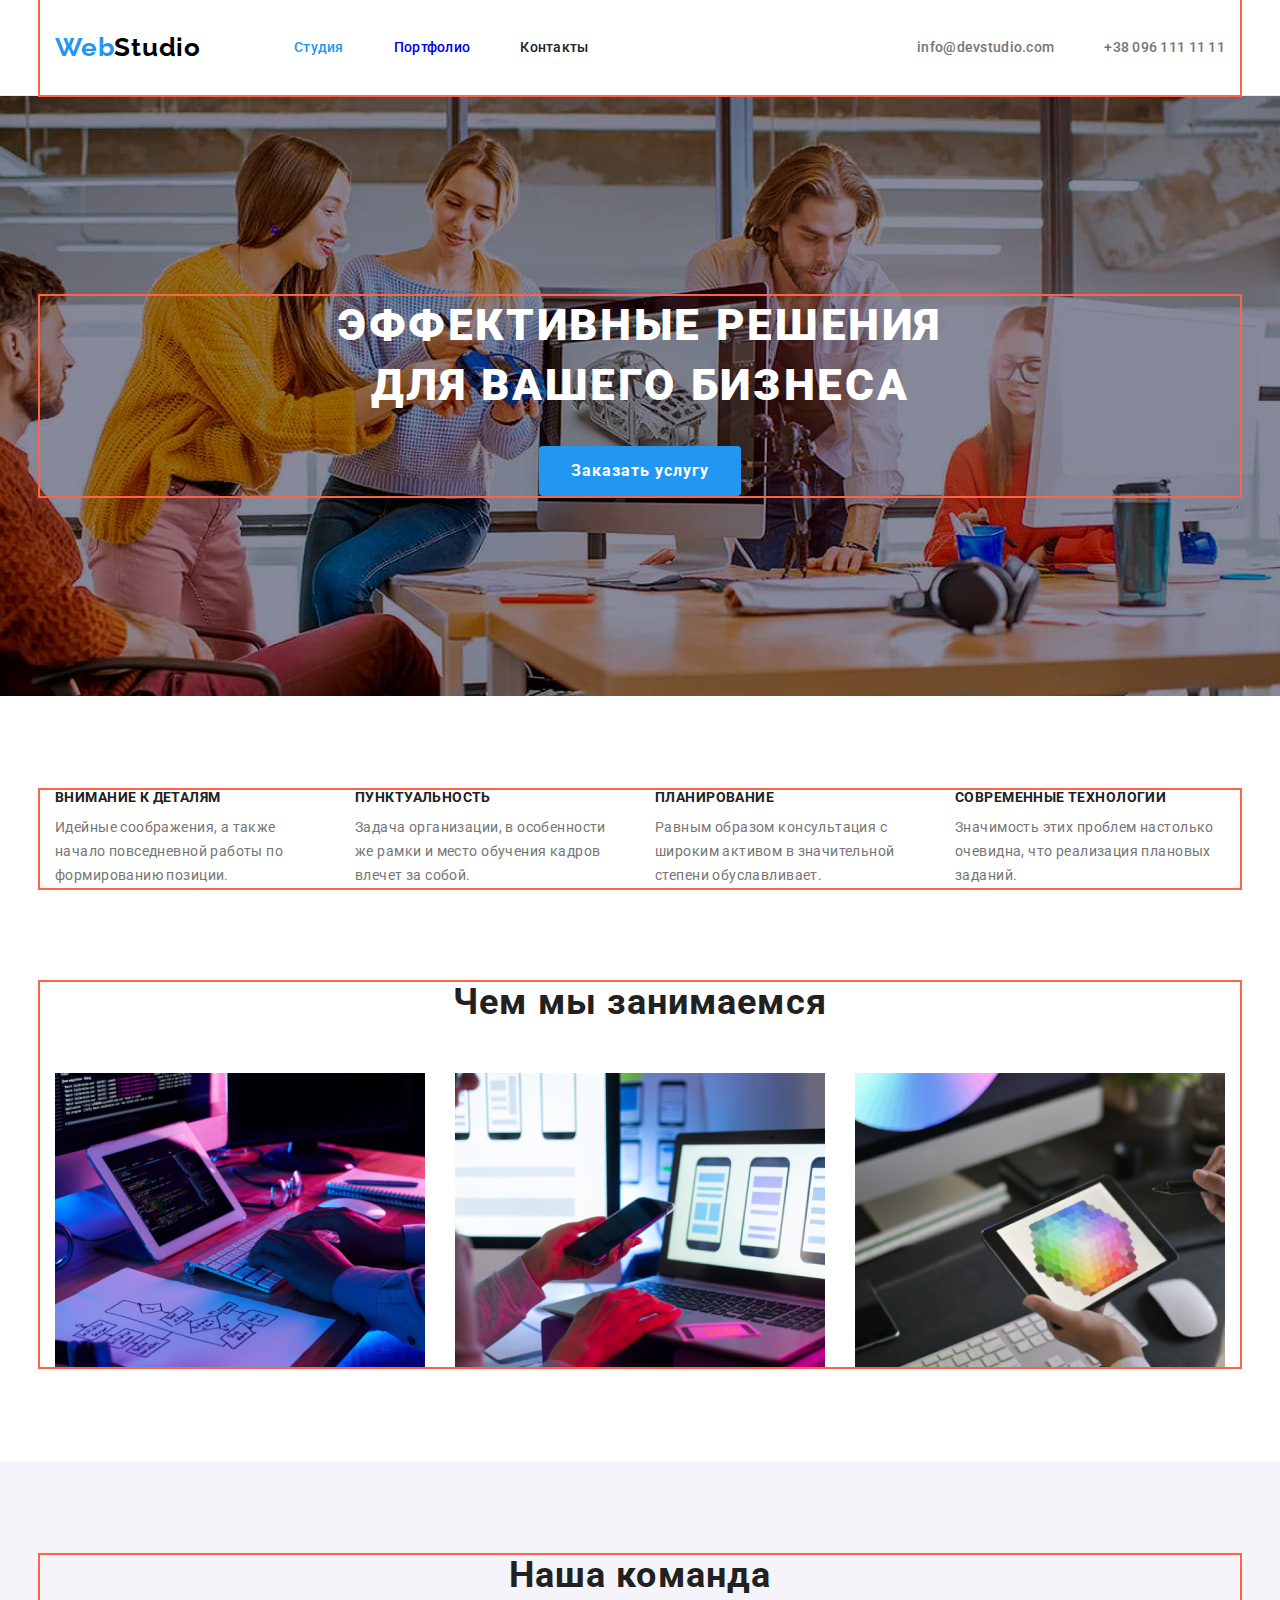
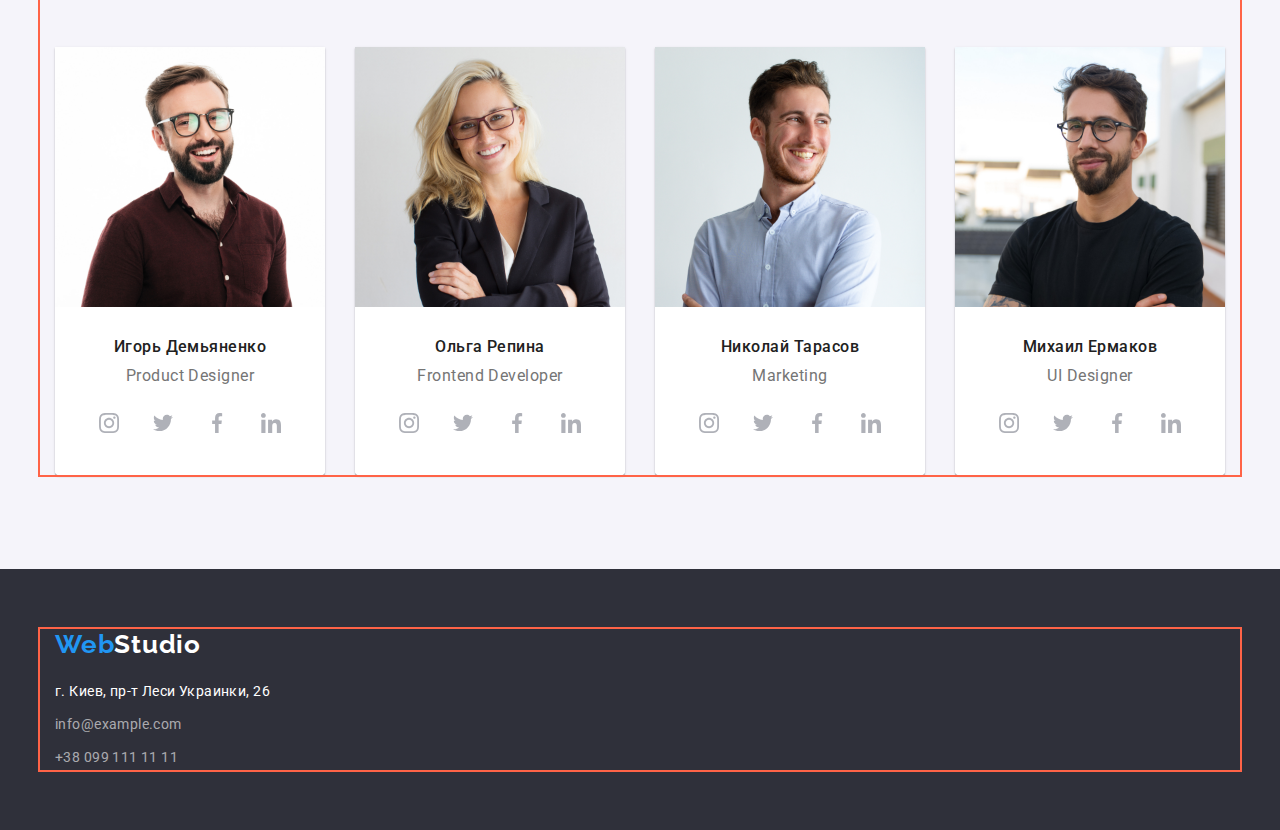
==== index.html @ eae1ab4c "hw4" ====
<!DOCTYPE html>
<html lang="ru">
  <head>
    <meta charset="UTF-8" />
    <meta name="viewport" content="width=device-width, initial-scale=1.0" />
    <title lang="en">WebStudio</title>
    <link rel="stylesheet" href="https://cdnjs.cloudflare.com/ajax/libs/modern-normalize/1.0.0/modern-normalize.min.css"
    />
    <link rel="preconnect" href="https://fonts.gstatic.com">
    <link href="https://fonts.googleapis.com/css2?family=Raleway:wght@400;700&family=Roboto:wght@400;500;700;900&display=swap"rel="stylesheet">
    <link rel="stylesheet" href="css/styles.css">
    </head>
  <body>
    <!--Site header-->
     <header class="header">
       <div class="container">
      <nav class="header-nav">
      <!--Company logo-->
      <a class="logo" href="index.html" lang="en" ><span class="logo-accent-color">Web</span>Studio</a>
      <!--Main navigation-->
        <ul class="header-nav-list">
          <li class="header-nav-item"><a class="header-nav-item-link is-current" href="index.html">Студия</a></li>
          <li class="header-nav-item"><a class="header-nav-item-link" href="portfolio.html">Портфолио</a></li>
          <li class="header-nav-item"><a class="header-nav-item-link" href="">Контакты</a></li>
        </ul>
      
      <!--How to contact-->
      <ul class="header-contacts">
        <li class="header-contacts-item"><a class="header-contacts-item-link" href="mailto:info@devstudio.com">info@devstudio.com</a></li>
        <li class="header-contacts-item"><a class="header-contacts-item-link" href="tel:+380961111111">+38 096 111 11 11</a></li>
      </ul>
      </nav>
      </div>
    </header>
  <main>
        <!--Hero-->
        <section class="section hero">
          <div class="container">
            <h1 class="visually-hidden">Студия создания сайтов WebStudio</h1>
          <p class="hero-title">Эффективные решения<br> для вашего бизнеса</p>
          <a class="button hero-button" href="">Заказать услугу</a>
          </div>
        </section>
    <!--Advantages-->
        <section class="section advant">
            <div class="container">
          <ul class="advant-list">
            <li class="advant-item test">
              <h2 class="advant-item-title">Внимание к деталям</h2>
              <p class="advant-item-desc">
                Идейные соображения, а также начало повседневной работы по
                формированию позиции.
              </p>
            </li>
            <li class="advant-item">
              <h2 class="advant-item-title">Пунктуальность</h2>
              <p class="advant-item-desc">
                Задача организации, в особенности же рамки и место обучения
                кадров влечет за собой.
              </p>
            </li>
            <li class="advant-item">
              <h2 class="advant-item-title">Планирование</h2>
              <p class="advant-item-desc">
                Равным образом консультация с широким активом в значительной
                степени обуславливает.
              </p>
            </li>
            <li class="advant-item">
              <h2 class="advant-item-title">Современные технологии</h2>
              <p class="advant-item-desc">
                Значимость этих проблем настолько очевидна, что реализация
                плановых заданий. 
              </p>
            </li>
          </ul>
          </div>
        </section>
    <!--What we do-->
        <section class="section work">
          <div class="container">
          <h2 class="work-title">Чем мы занимаемся</h2>
          <ul class="work-list">
            <li class="work-list-item">
                <img class="advant-img"
                  src="images/content/img.png"
                  alt="Работа за компьютером"
                  width="370"
                  height="294"
              />
            </li>

            <li class="work-list-item">
                <img class="advant-img"
                  src="images/content/box_2.png"
                  alt="Работа в телефоне"
                  width="370"
                  height="294"
              />
            </li>

            <li class="work-list-item">
                <img class="advant-img"
                  src="images/content/box_3.png"
                  alt="Работа в планшете"
                  width="370"
                  height="294"
              />
            </li>
          </ul>
          </div>
        </section>
    <!--Team-->
        <section class="section team">
          <div class="container">
          <h2 class="team-title">Наша команда</h2>
          <ul class="team-list">
            <li class="team-list-item">
              <img class ="team-info-list-item-photo"
                src="/images/team/Igor_Demyanenko.jpg"
                alt="Игорь Демьяненко"
                width="270"
              />
              <div class="card-content">
                <h3 class="team-info-list-item-name">Игорь Демьяненко</h3>
                <p class="team-info-list-item-position" lang="en">Product Designer</p>
                <ul class="social-list">
                  <li class="social-list-item">
                    <a class="social-list-link" href="">
                      <svg class="social-list-icon">
                        <use href="/images/content/sprite.svg#icon-instagram">
                        </use>
                      </svg>
                    </a>
                  </li>
                  <li class="social-list-item">
                    <a class="social-list-link" href="">
                      <svg class="social-list-icon">
                        <use href="/images/content/sprite.svg#icon-twitter">
                        </use>
                      </svg>
                    </a>
                  </li>
                  <li class="social-list-item">
                    <a class="social-list-link" href="">
                      <svg class="social-list-icon">
                      <use href="/images/content/sprite.svg#icon-facebook">
                      </use>
                    </svg>
                    </a>
                  </li>
                  <li class="social-list-item">
                    <a class="social-list-link" href="">
                      <svg class="social-list-icon">
                        <use href="/images/content/sprite.svg#icon-linkedin">
                        </use>
                      </svg>
                    </a>
                  </li>
                </ul>
            </div>
            </li>

            <li class="team-list-item">
              <img class ="team-info-list-item-photo"
                src="images/team/Olga_Repina.jpg"
                alt="Ольга Репина"
                width="270"
              />
              <div class="card-content">
              <h3 class="team-info-list-item-name">Ольга Репина</h3>
              <p class="team-info-list-item-position" lang="en">Frontend Developer</p>
              <ul class="social-list">
                <li class="social-list-item">
                  <a class="social-list-link" href="">
                    <svg class="social-list-icon">
                      <use href="/images/content/sprite.svg#icon-instagram">
                      </use>
                    </svg>
                  </a>
                </li>
                <li class="social-list-item">
                  <a class="social-list-link" href="">
                    <svg class="social-list-icon">
                      <use href="/images/content/sprite.svg#icon-twitter">
                      </use>
                    </svg>
                  </a>
                </li>
                <li class="social-list-item">
                  <a class="social-list-link" href="">
                    <svg class="social-list-icon">
                      <use href="/images/content/sprite.svg#icon-facebook">
                      </use>
                    </svg>
                  </a>
                </li>
                <li class="social-list-item">
                  <a class="social-list-link" href="">
                    <svg class="social-list-icon">
                      <use href="/images/content/sprite.svg#icon-linkedin">
                      </use>
                    </svg>
                  </a>
                </li>
              </ul>
            </div>
            </li>

            <li class="team-list-item">
              <img class ="team-info-list-item-photo"
                src="images/team/Nikolay_Tarasov.jpg"
                alt="Николай Тарасов"
                width="270"
              />
              <div class="card-content">
              <h3 class="team-info-list-item-name">Николай Тарасов</h3>
              <p class="team-info-list-item-position" lang="en">Marketing</p>
              <ul class="social-list">
                <li class="social-list-item">
                  <a class="social-list-link" href="">
                    <svg class="social-list-icon">
                      <use href="/images/content/sprite.svg#icon-instagram">
                      </use>
                    </svg>
                  </a>
                </li>
                <li class="social-list-item">
                  <a class="social-list-link" href="">
                    <svg class="social-list-icon">
                      <use href="/images/content/sprite.svg#icon-twitter">
                      </use>
                    </svg>
                  </a>
                </li>
                <li class="social-list-item">
                  <a class="social-list-link" href="">
                    <svg class="social-list-icon">
                      <use href="/images/content/sprite.svg#icon-facebook">
                      </use>
                    </svg>
                  </a>
                </li>
                <li class="social-list-item">
                  <a class="social-list-link" href="">
                    <svg class="social-list-icon">
                      <use href="/images/content/sprite.svg#icon-linkedin">
                      </use>
                    </svg>
                  </a>
                </li>
              </ul>
            </div>
          </li>

            <li class="team-list-item">
                <img class="team-info-list-item-photo"
                src="images/team/Mykhail_Ermakov.jpg" 
                alt="Михаил Ермаков" width="270"/>
                <div class="card-content">
                <h3 class="team-info-list-item-name">Михаил Ермаков</h3>
                <p class="team-info-list-item-position" lang="en">UI Designer</p>
              <ul class="social-list">
                <li class="social-list-item">
                  <a class="social-list-link" href="">
                    <svg class="social-list-icon">
                      <use href="/images/content/sprite.svg#icon-instagram">
                      </use>
                    </svg>
                  </a>
                </li>
                <li class="social-list-item">
                  <a class="social-list-link" href="">
                    <svg class="social-list-icon">
                      <use href="/images/content/sprite.svg#icon-twitter">
                      </use>
                    </svg>
                  </a>
                </li>
                <li class="social-list-item">
                  <a class="social-list-link" href="">
                    <svg class="social-list-icon">
                      <use href="/images/content/sprite.svg#icon-facebook">
                      </use>
                    </svg>
                  </a>
                </li>
                <li class="social-list-item">
                  <a class="social-list-link" href="">
                    <svg class="social-list-icon">
                      <use href="/images/content/sprite.svg#icon-linkedin">
                      </use>
                    </svg>
                  </a>
                </li>
              </ul>
            </div></li>
          </ul>
          </div>
      </section>
      <!--Site footer-->
      <footer class="footer">
        <div class="container">
        <a class="footer-logo" href="index.html"><span class="logo-accent-color">Web</span>Studio</a>
        <address class="footer-contacts">
        <p class="footer-contacts-address">г. Киев, пр-т Леси Украинки, 26</p>
        <a class="footer-contacts-link" href="mailto:info@example.com">info@example.com</a>
        <a class="footer-contacts-link" href="tel:+380991111111">+38 099 111 11 11</a>
        </address>
        </footer>
        </div>
      </footer>
  </main>
 </body>
</html>
---- css/styles.css ----
/* 
Colors:
hero text color #FFFFFF 
primary text  #212121
secondary text #757575
accent color #2196F3 

Fonts:
logo font: Raleway 400 bold
main font Roboto 500 900 normal 400 bold 700
font-family: 'Raleway', sans-serif;
font-family: 'Roboto', sans-serif;

*/
:root {
  --hero-background-color: #2f303a;
  --secondary-background-color: #f5f4fa;
  --button-background-color: #f5f4fa;

  --hero-text-color: #ffffff;
  --primary-text-color: #212121;
  --secondary-text-color: #757575;

  --icon-color: #AFB1B8;
  --accent-color: #2196f3;

  --logo-font: "Raleway", sans-serif;
}
body {
  background-color: #ffffff;
  color: #212121;
  font-family: "Roboto", sans-serif;
}
h1,
h2,
h3,
h4,
h5,
h6,
p,
li {
  margin: 0;
}
ul {
  margin: 0;
  padding: 0;
  list-style: none;
}
img {
  display: block;
  margin: 0px;
}

.visually-hidden {
  position: absolute;
  width: 1px;
  height: 1px;
  margin: -1px;
  border: 0;
  padding: 0;
  white-space: nowrap;
  clip-path: inset(100%);
  clip: rect(0 0 0 0);
  overflow: hidden;
}

/*================HEADER================*/

.container {
  width: 1200px;
  padding-right: 15px;
  padding-left: 15px;
  margin-left: auto;
  margin-right: auto;
  outline: 2px solid tomato;
}
.header {
  border-bottom: 1px solid #ececec;
}

.portfolio {
  margin-bottom: 94px;
}

/* Logo */
.logo {
  margin-right: 93px;
  font-family: var(--logo-font);
  font-weight: bold;
  font-size: 26px;
  line-height: 1.19;
  letter-spacing: 0.03em;
  text-decoration: none;
  color: #000000;
}
.logo-accent-color {
  color: var(--accent-color);
}

/* Header-nav */

.header-nav {
  display: flex;
  align-items: center;
  padding-top: 32px;
  padding-bottom: 32px;
}

.header-nav-item-link,
.header-contacts-item-link {
  text-decoration: none;
  font-weight: 500;
  font-size: 14px;
  line-height: 1,14;
  letter-spacing: 0.02em;
}
.header-nav-list {
  display: flex;
}
.header-contacts {
  display: flex;
  margin-left: auto;
}

.header-nav-list .header-nav-item + .header-nav-item {
  margin-left: 50px;
}

.header-nav-item-link:visited {
  color: var(--primary-text-color);
}
.header-nav-item-link:hover {
  color: var(--accent-color);
}
.header-nav-item-link.is-current {
  color: var(--accent-color);
}

.header-contacts .header-contacts-item + .header-contacts-item {
  margin-left: 50px;
}
.header-contacts-item-link {
  color: var(--secondary-text-color);
}
.header-contacts-item-link:hover,
.header-contacts-item-link:focus {
  color: var(--accent-color);
}

/*================END HEADER================*/
/*=====================MAIN=================*/
/* Hero */
.hero {

  max-width: 1600px;
  min-height: 600px;
  background-color: #C4C4C4;
  background-image: url(../images/content/header.jpg);

 /* background-image: linear-gradient(
   rgba(47, 48, 58, 0.4),
   rgba(47, 48, 58, 0.4);  */

  background-size: cover;
  background-repeat: no-repeat;
  background-position: center; 
  margin-left: auto;
  margin-right: auto;

  text-align: center;
  padding-top: 200px;
  padding-bottom: 200px;
  margin-bottom: 94px;
}

.hero-title {
  color: var(--hero-text-color);
  font-weight: 900;
  font-size: 44px;
  line-height: 1.36;
  letter-spacing: 0.06em;
  text-transform: uppercase;
  margin-bottom: 30px;
}
.button {
  display: inline-block;
  min-width: 200px;
  padding: 10px 32px;
  margin: 0 auto;
  left: 700px;
  top: 430px;
  border-radius: 4px;
  justify-content: center;

  text-align: center;
  align-items: center;
  font-weight: 700;
  font-size: 16px;
  line-height: 1.875;
  letter-spacing: 0.06em;

  color: var(--hero-text-color);
  background-color: var(--accent-color);
  text-decoration: none;
  box-shadow: 0px 4px 4px rgba(0, 0, 0, 0.15);
}
.hero-button {
  margin: 0 auto;
}

/* Advantages */
.advant {
  margin-bottom: 94px;
}
.advant-list {
  display: flex;
  justify-content: stretch;
}
.advant-list .advant-item + .advant-item {
  margin-left: 30px;
}

.advant-item-title {
  margin-bottom: 10px;
  font-weight: 700;
  font-size: 14px;
  line-height: 1.14;
  letter-spacing: 0.03em;
  text-transform: uppercase;
}
.advant-item-desc {
  font-weight: 400;
  font-size: 14px;
  line-height: 1.71;
  letter-spacing: 0.03em;
  color: var(--secondary-text-color);
}
.advant-item {
  width: 270px;
}

/* Work */

.work {
  margin-bottom: 94px;
}
.work-title {
  margin-bottom: 50px;
}
.work-list {
  display: flex;
  justify-content: space-between;
}

/* Team */
.team {
  background-color: var(--secondary-background-color);
  padding-top: 94px;
  padding-bottom: 94px;
}

.team-list {
  display: flex;
  justify-content: space-between;
}
.team-list-item {
  box-shadow: 0px 1px 3px rgba(0, 0, 0, 0.12), 0px 1px 1px rgba(0, 0, 0, 0.14),
    0px 2px 1px rgba(0, 0, 0, 0.2);
  border: 1px solid 000000;
  border-radius: 0px 0px 4px 4px;
  background: #ffffff;
}
.card-content {
  padding-top: 30px;
  padding-bottom: 30px;
  background: #ffffff;
  width: 270px;
  border: 1px solid 000000;
  border-radius: 0px 0px 4px 4px;
}

.team-title {
  margin-bottom: 50px;
}

.team-info-list-item-name {
  margin-bottom: 10px;
}

.work-title,
.team-title {
  font-weight: 700;
  font-size: 36px;
  line-height: 1.16;
  text-align: center;
  letter-spacing: 0.03em;
}
.team-info-list-item-name {
  font-weight: 500;
  font-size: 16px;
  line-height: 1.19;
  text-align: center;
  letter-spacing: 0.03em;
}
.team-info-list-item-position {
  font-weight: 400;
  font-size: 16px;
  line-height: 1.19;
  text-align: center;
  letter-spacing: 0.03em;
  color: var(--secondary-text-color);
  margin-bottom: 16px;
}

.social-list {
display: flex;
justify-content: space-between;
margin-left: 32px;
margin-right: 32px;
}

.social-list-link {
display: flex;
justify-content: center;
align-items: center;
width: 44px;
height: 44px;
background-color: #ffffff;
border-radius: 50%;
}

.social-list-link:hover,
.social-list-link:hover {
  background-color: var(--accent-color);
}

.social-list-link:hover .social-list-icon,
.social-list-link:hover .social-list-icon {
  fill: #ffffff;
}

.social-list-icon {
  width: 20px;
  height: 20px;
  fill: var(--icon-color);
}

/* Portfolio buttons */

.portfolio-filter {
  display: flex;
  justify-content: center;
  margin-bottom: 50px;
}

.portfolio-btn {
  font-weight: 500;
  font-size: 16px;
  line-height: 1.62;
  text-align: center;
  letter-spacing: 0.03em;
  border-radius: 4px;
  border: none;
  background: var(--secondary-background-color);
  padding: 6px 22px;
  cursor: pointer;
}

.portfolio-filter .button-portfolio-filter + .button-portfolio-filter {
  margin-left: 8px;
}

.portfolio-btn:hover,
.portfolio-btn:focus {
  color: #ffffff;
  background-color: var(--accent-color);
  box-shadow: 0px 3px 1px rgba(0, 0, 0, 0.1), 0px 1px 2px rgba(0, 0, 0, 0.08),
    0px 2px 2px rgba(0, 0, 0, 0.12);
}
.portfolio-link {
  text-decoration: none;
}
.portfolio-link:visited {
  color: var(--primary-text-color);
}
.portfolio-link > .portfolio-subtitle {
  color: var(--secondary-text-color);
}

/* Portfolio cards */

.portfolio {
  display: flex;
  flex-wrap: wrap;
 
  margin-left: -30px;
  margin-top: -30px;
}

.portfolio > .portfolio-item {
flex-basis: calc(100% / 3 - 30px);

margin-left: 30px;
margin-top: 30px;
}

/* .portfolio > .portfolio-item:not(:nth-child(3n)) {
  margin-right: 30px;
}
.portfolio > .portfolio-item:not(:nth-last-child(-n + 3)) {
  margin-bottom: 30px;
} */


.portfolio-title {
  font-weight: 700;
  font-size: 18px;
  line-height: 2;
  letter-spacing: 0.06em;
}

.portfolio-subtitle {
  font-weight: 400;
  font-size: 16px;
  line-height: 1.87;
  letter-spacing: 0.03em;
  color: var(--secondary-text-color);
}

.portfolio-card {
  padding-top: 20px;
  padding-bottom: 20px;
  padding-left: 24px;
  background: #ffffff;
  width: 370px;
  border-left: 1px solid #eeeeee;
  border-right: 1px solid #eeeeee;
  border-bottom: 1px solid #eeeeee;
}

/*==================END MAIN=================*/
/*==================FOOTER===================*/

.footer {
  background-color: var(--hero-background-color);
  padding-top: 60px;
  padding-bottom: 60px;
}
.footer-logo {
  display: block;
  font-family: var(--logo-font);
  font-weight: bold;
  font-size: 26px;
  line-height: 1.19;
  letter-spacing: 0.03em;
  text-decoration: none;
  color: #ffffff;
  margin-bottom: 20px;
}
.footer-contacts-address {
  font-style: normal;
  font-weight: normal;
  font-size: 14px;
  line-height: 1.71;
  letter-spacing: 0.03em;
  color: #ffffff;
}
.footer-contacts-link {
  display: block;
  margin-top: 9px;
  font-style: normal;
  font-weight: 400;
  font-size: 14px;
  line-height: 1.71;
  letter-spacing: 0.03em;
  color: rgba(255, 255, 255, 0.6);
  text-decoration: none;
}
/*==================END FOOTER=================*/
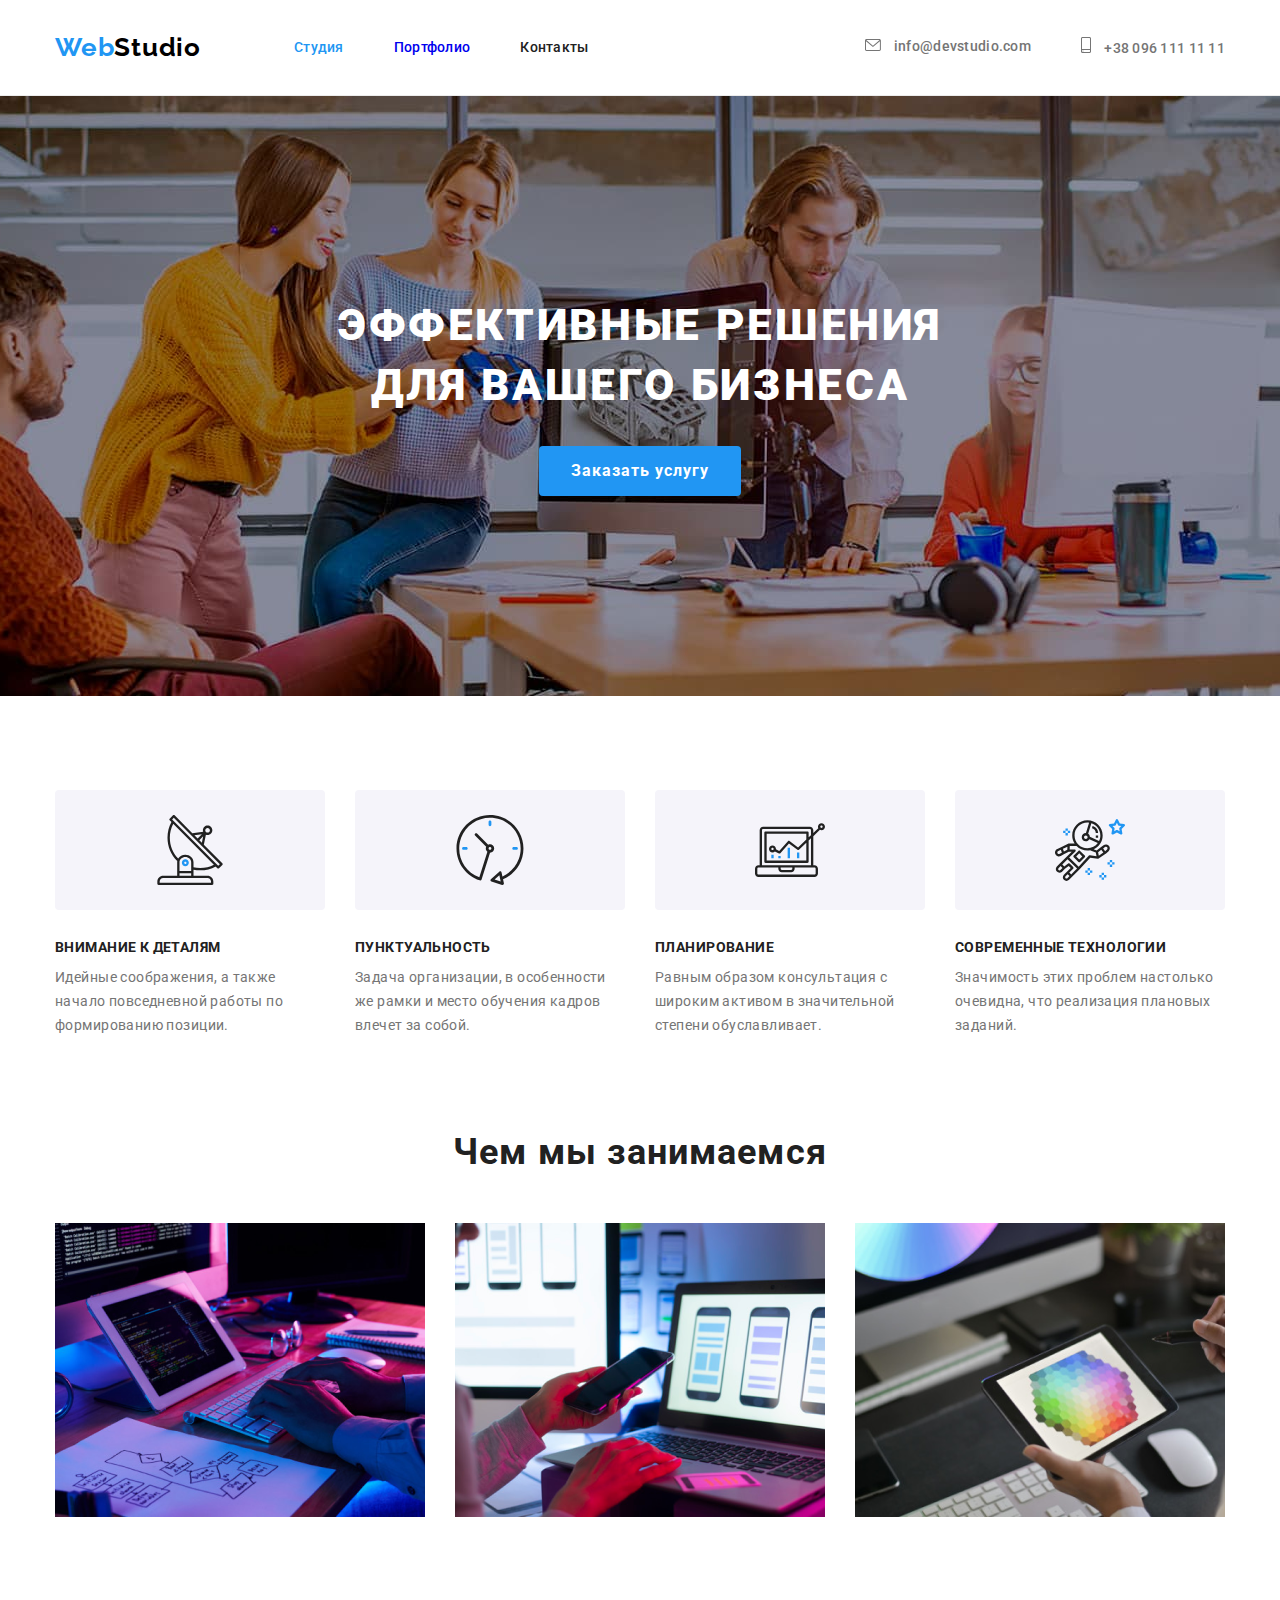
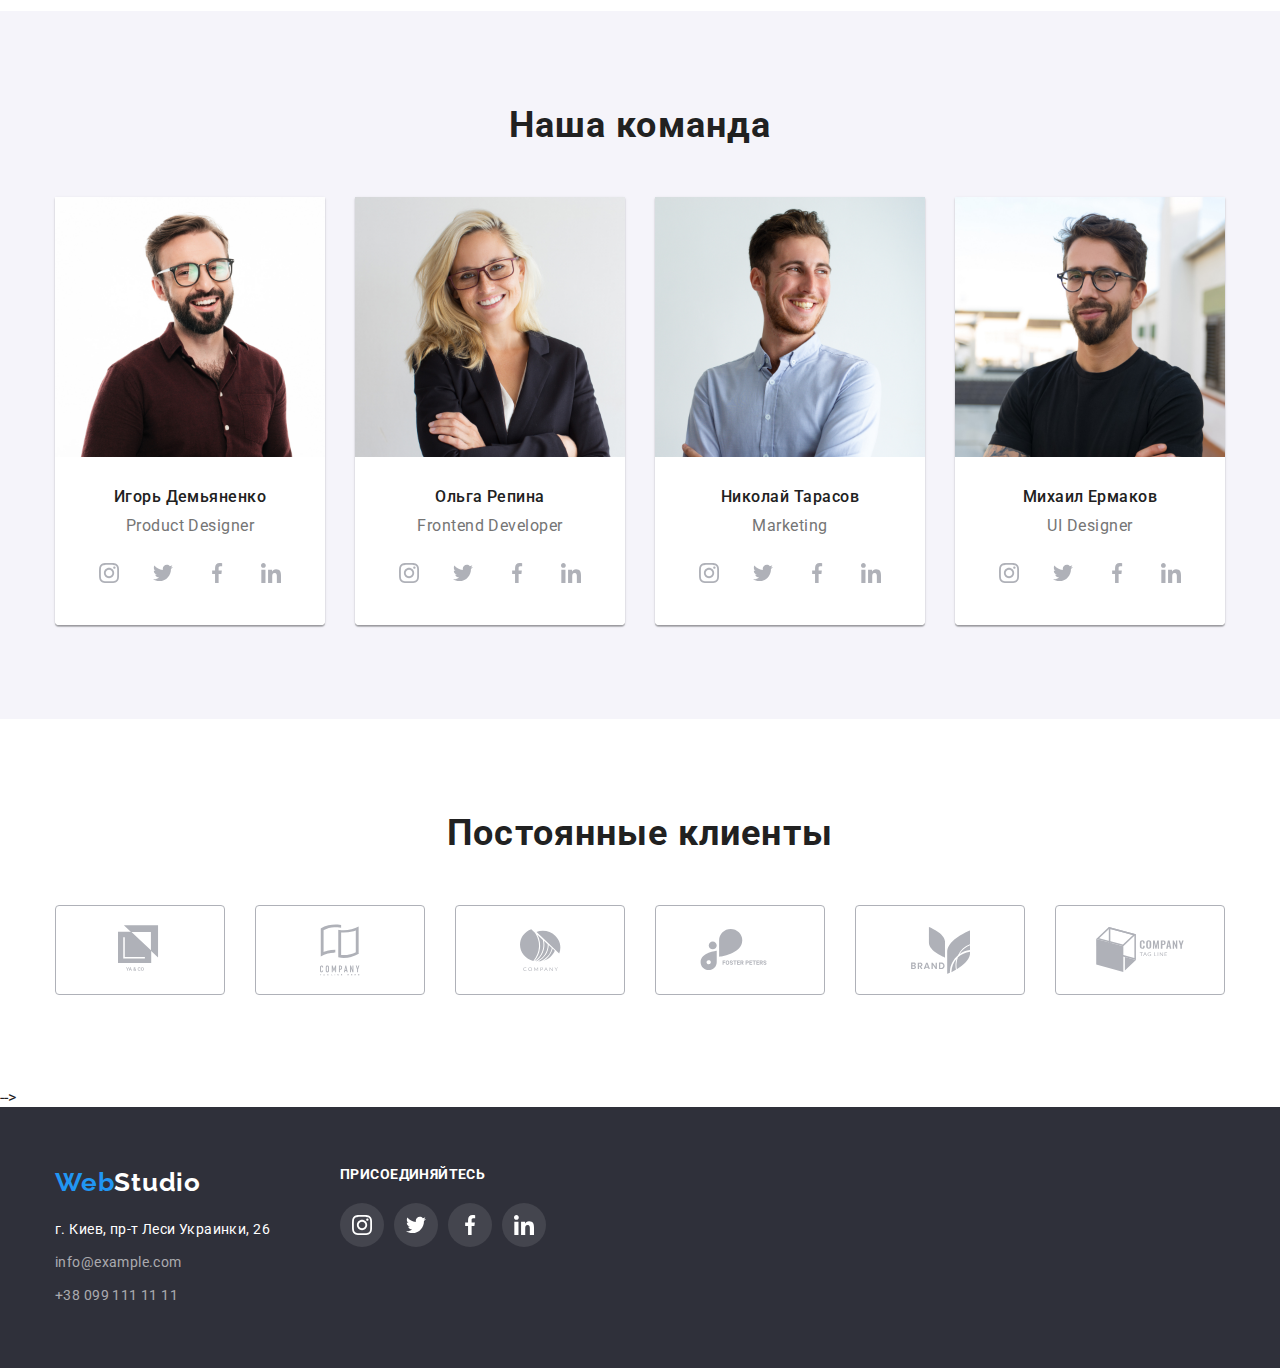
==== commit 377f2684: "hw4" ====
--- a/index.html
+++ b/index.html
@@ -11,7 +11,7 @@
     <link rel="stylesheet" href="css/styles.css">
     </head>
   <body>
-    <!--Site header-->
+    <!-------------------------HEADER---------------------------->
      <header class="header">
        <div class="container">
       <nav class="header-nav">
@@ -26,14 +26,29 @@
       
       <!--How to contact-->
       <ul class="header-contacts">
-        <li class="header-contacts-item"><a class="header-contacts-item-link" href="mailto:info@devstudio.com">info@devstudio.com</a></li>
-        <li class="header-contacts-item"><a class="header-contacts-item-link" href="tel:+380961111111">+38 096 111 11 11</a></li>
+        <li class="header-contacts-item">
+          <a class="header-contacts-item-link" 
+          href="mailto:info@devstudio.com"><svg class="contact-icon" width="16" height="12">
+            <use href="./images/content/sprite.svg#icon-envelope">
+            </use>
+          </svg>
+          info@devstudio.com</a>
+        </li>
+       
+               <li class="header-contacts-item">
+          <a class="header-contacts-item-link" 
+          href="tel:+380961111111"><svg class="contact-icon" width="10" height="16">
+            <use href="/images/content/sprite.svg#icon-smartphone">
+            </use>
+          </svg>
+          +38 096 111 11 11</a>
+        </li>
       </ul>
       </nav>
       </div>
     </header>
   <main>
-        <!--Hero-->
+    <!--------------------------HERO------------------------------>
         <section class="section hero">
           <div class="container">
             <h1 class="visually-hidden">Студия создания сайтов WebStudio</h1>
@@ -41,45 +56,73 @@
           <a class="button hero-button" href="">Заказать услугу</a>
           </div>
         </section>
-    <!--Advantages-->
+    <!-----------------------ADVSANTAGES-------------------------->
         <section class="section advant">
             <div class="container">
           <ul class="advant-list">
-            <li class="advant-item test">
+            <li class="advant-item">
+              <div class="advant-icon-container">
+                <svg class="advant-icon" width="70" height="70">
+                  <use href="/images/content/sprite.svg#icon-antenna">
+                  </use>
+                  </svg>
+                  </div>
               <h2 class="advant-item-title">Внимание к деталям</h2>
               <p class="advant-item-desc">
                 Идейные соображения, а также начало повседневной работы по
                 формированию позиции.
               </p>
             </li>
+
             <li class="advant-item">
+              <div class="advant-icon-container">
+                <svg class="advant-icon" width="70" height="70">
+                  <use href="/images/content/sprite.svg#icon-clock">
+                  </use>
+                </svg>
+              </div>
               <h2 class="advant-item-title">Пунктуальность</h2>
               <p class="advant-item-desc">
                 Задача организации, в особенности же рамки и место обучения
                 кадров влечет за собой.
               </p>
             </li>
+
             <li class="advant-item">
+              <div class="advant-icon-container">
+                <svg class="advant-icon" width="70" height="70">
+                  <use href="/images/content/sprite.svg#icon-diagram">
+                  </use>
+                </svg>
+              </div>
               <h2 class="advant-item-title">Планирование</h2>
               <p class="advant-item-desc">
                 Равным образом консультация с широким активом в значительной
                 степени обуславливает.
               </p>
             </li>
+
             <li class="advant-item">
+              <div class="advant-icon-container">
+                <svg class="advant-icon" width="70" height="70">
+                  <use href="/images/content/sprite.svg#icon-astronaut">
+                  </use>
+                </svg>
+              </div>
               <h2 class="advant-item-title">Современные технологии</h2>
               <p class="advant-item-desc">
                 Значимость этих проблем настолько очевидна, что реализация
                 плановых заданий. 
               </p>
             </li>
+          
           </ul>
           </div>
         </section>
-    <!--What we do-->
+    <!--------------------------WORK------------------------------>
         <section class="section work">
           <div class="container">
-          <h2 class="work-title">Чем мы занимаемся</h2>
+          <h2 class="section-title">Чем мы занимаемся</h2>
           <ul class="work-list">
             <li class="work-list-item">
                 <img class="advant-img"
@@ -110,10 +153,10 @@
           </ul>
           </div>
         </section>
-    <!--Team-->
+    <!--------------------------TEAM----------------------------->
         <section class="section team">
           <div class="container">
-          <h2 class="team-title">Наша команда</h2>
+          <h2 class="section-title">Наша команда</h2>
           <ul class="team-list">
             <li class="team-list-item">
               <img class ="team-info-list-item-photo"
@@ -128,19 +171,21 @@
                   <li class="social-list-item">
                     <a class="social-list-link" href="">
                       <svg class="social-list-icon">
-                        <use href="/images/content/sprite.svg#icon-instagram">
+                        <use href="./images/content/sprite.svg#icon-instagram">
                         </use>
                       </svg>
                     </a>
                   </li>
+
                   <li class="social-list-item">
                     <a class="social-list-link" href="">
                       <svg class="social-list-icon">
-                        <use href="/images/content/sprite.svg#icon-twitter">
+                        <use href="./images/content/sprite.svg#icon-twitter">
                         </use>
                       </svg>
                     </a>
                   </li>
+
                   <li class="social-list-item">
                     <a class="social-list-link" href="">
                       <svg class="social-list-icon">
@@ -149,10 +194,11 @@
                     </svg>
                     </a>
                   </li>
+
                   <li class="social-list-item">
                     <a class="social-list-link" href="">
                       <svg class="social-list-icon">
-                        <use href="/images/content/sprite.svg#icon-linkedin">
+                        <use href="./images/content/sprite.svg#icon-linkedin">
                         </use>
                       </svg>
                     </a>
@@ -174,31 +220,34 @@
                 <li class="social-list-item">
                   <a class="social-list-link" href="">
                     <svg class="social-list-icon">
-                      <use href="/images/content/sprite.svg#icon-instagram">
-                      </use>
-                    </svg>
-                  </a>
-                </li>
-                <li class="social-list-item">
-                  <a class="social-list-link" href="">
-                    <svg class="social-list-icon">
-                      <use href="/images/content/sprite.svg#icon-twitter">
-                      </use>
-                    </svg>
-                  </a>
-                </li>
-                <li class="social-list-item">
-                  <a class="social-list-link" href="">
-                    <svg class="social-list-icon">
-                      <use href="/images/content/sprite.svg#icon-facebook">
-                      </use>
-                    </svg>
-                  </a>
-                </li>
-                <li class="social-list-item">
-                  <a class="social-list-link" href="">
-                    <svg class="social-list-icon">
-                      <use href="/images/content/sprite.svg#icon-linkedin">
+                      <use href="./images/content/sprite.svg#icon-instagram">
+                      </use>
+                    </svg>
+                  </a>
+                </li>
+
+                <li class="social-list-item">
+                  <a class="social-list-link" href="">
+                    <svg class="social-list-icon">
+                      <use href="./images/content/sprite.svg#icon-twitter">
+                      </use>
+                    </svg>
+                  </a>
+                </li>
+
+                <li class="social-list-item">
+                  <a class="social-list-link" href="">
+                    <svg class="social-list-icon">
+                      <use href="./images/content/sprite.svg#icon-facebook">
+                      </use>
+                    </svg>
+                  </a>
+                </li>
+
+                <li class="social-list-item">
+                  <a class="social-list-link" href="">
+                    <svg class="social-list-icon">
+                      <use href="./images/content/sprite.svg#icon-linkedin">
                       </use>
                     </svg>
                   </a>
@@ -225,6 +274,7 @@
                     </svg>
                   </a>
                 </li>
+
                 <li class="social-list-item">
                   <a class="social-list-link" href="">
                     <svg class="social-list-icon">
@@ -233,6 +283,7 @@
                     </svg>
                   </a>
                 </li>
+
                 <li class="social-list-item">
                   <a class="social-list-link" href="">
                     <svg class="social-list-icon">
@@ -241,6 +292,7 @@
                     </svg>
                   </a>
                 </li>
+
                 <li class="social-list-item">
                   <a class="social-list-link" href="">
                     <svg class="social-list-icon">
@@ -269,6 +321,7 @@
                     </svg>
                   </a>
                 </li>
+
                 <li class="social-list-item">
                   <a class="social-list-link" href="">
                     <svg class="social-list-icon">
@@ -277,6 +330,7 @@
                     </svg>
                   </a>
                 </li>
+
                 <li class="social-list-item">
                   <a class="social-list-link" href="">
                     <svg class="social-list-icon">
@@ -285,6 +339,7 @@
                     </svg>
                   </a>
                 </li>
+
                 <li class="social-list-item">
                   <a class="social-list-link" href="">
                     <svg class="social-list-icon">
@@ -294,20 +349,124 @@
                   </a>
                 </li>
               </ul>
-            </div></li>
+            </div>
+          </li>
           </ul>
           </div>
       </section>
-      <!--Site footer-->
+    <!-------------------------CLIENTS----------------------------->
+       <section class="section clients">
+       <div class="container">
+         <h2 class="section-title">Постоянные клиенты<h2>
+           <ul class="clients-list">
+             <li class="clients-list-item">
+<a class="clients-list-link" href="">
+  <svg class="clients-list-icon" width="44.27" height="49.23">
+    <use href="/images/content/sprite.svg#icon-logo-1">
+    </use>
+  </svg>
+</a>
+         </li>
+
+        <li class="clients-list-item">
+          <a class="clients-list-link" href="">
+            <svg class="clients-list-icon" width="40" height="52">
+              <use href="/images/content/sprite.svg#icon-logo-2">
+              </use>
+            </svg>
+          </a>
+        </li>
+
+        <li class="clients-list-item">
+          <a class="clients-list-link" href="">
+            <svg class="clients-list-icon" width="41" height="42.6">
+              <use href="/images/content/sprite.svg#icon-logo-3">
+              </use>
+            </svg>
+          </a>
+        </li>
+
+        <li class="clients-list-item">
+          <a class="clients-list-link" href="">
+            <svg class="clients-list-icon" width="80" height="42.02">
+              <use href="/images/content/sprite.svg#icon-logo-4">
+              </use>
+            </svg>
+          </a>
+        </li>
+
+        <li class="clients-list-item">
+          <a class="clients-list-link" href="">
+            <svg class="clients-list-icon" width="59" height="47">
+              <use href="/images/content/sprite.svg#icon-logo-5">
+              </use>
+            </svg>
+          </a>
+        </li>
+
+        <li class="clients-list-item">
+          <a class="clients-list-link" href="">
+            <svg class="clients-list-icon" width="88.48" height="45.44">
+              <use href="/images/content/sprite.svg#icon-logo-6">
+              </use>
+            </svg>
+          </a>
+        </li>
+
+       </ul>
+  </div>
+       </section> -->
+
+    <!-------------------------FOOTER----------------------------->
       <footer class="footer">
-        <div class="container">
-        <a class="footer-logo" href="index.html"><span class="logo-accent-color">Web</span>Studio</a>
-        <address class="footer-contacts">
-        <p class="footer-contacts-address">г. Киев, пр-т Леси Украинки, 26</p>
-        <a class="footer-contacts-link" href="mailto:info@example.com">info@example.com</a>
-        <a class="footer-contacts-link" href="tel:+380991111111">+38 099 111 11 11</a>
-        </address>
-        </footer>
+        <div class="container footer-social">
+           <div class="footer-address-container">
+             <a class="footer-logo" href="index.html"><span class="logo-accent-color">Web</span>Studio</a>
+                <address class="footer-contacts">
+                <p class="footer-contacts-address">г. Киев, пр-т Леси Украинки, 26</p>
+                <a class="footer-contacts-link" href="mailto:info@example.com">info@example.com</a>
+                <a class="footer-contacts-link" href="tel:+380991111111">+38 099 111 11 11</a>
+        </div>
+        <div class="footer-social-container">
+          <h3 class="agitation">присоединяйтесь</h3>
+             <ul class="footer-social-list">
+    <li class="social-list-item">
+      <a class="social-list-link footer-link" href="">
+        <svg class="social-list-icon footer-icon">
+          <use href="./images/content/sprite.svg#icon-instagram">
+          </use>
+        </svg>
+      </a>
+    </li>
+  
+    <li class="social-list-item">
+      <a class="social-list-link footer-link" href="">
+        <svg class="social-list-icon footer-icon">
+          <use href="./images/content/sprite.svg#icon-twitter">
+          </use>
+        </svg>
+      </a>
+    </li>
+  
+    <li class="social-list-item">
+      <a class="social-list-link footer-link" href="">
+        <svg class="social-list-icon footer-icon">
+          <use href="/images/content/sprite.svg#icon-facebook">
+          </use>
+        </svg>
+      </a>
+    </li>
+  
+    <li class="social-list-item">
+      <a class="social-list-link footer-link" href="">
+        <svg class="social-list-icon footer-icon">
+          <use href="./images/content/sprite.svg#icon-linkedin">
+          </use>
+        </svg>
+      </a>
+    </li>
+             </ul>
+        </div>
         </div>
       </footer>
   </main>
--- a/css/styles.css
+++ b/css/styles.css
@@ -64,16 +64,27 @@
   overflow: hidden;
 }
 
-/*================HEADER================*/
-
 .container {
   width: 1200px;
   padding-right: 15px;
   padding-left: 15px;
   margin-left: auto;
   margin-right: auto;
-  outline: 2px solid tomato;
-}
+  /* outline: 2px solid tomato; */
+}
+
+.section-title {
+
+  font-weight: 700;
+  font-size: 36px;
+  line-height: 1.16;
+  text-align: center;
+  letter-spacing: 0.03em;
+  margin-bottom: 50px;
+}
+
+/*================HEADER================*/
+
 .header {
   border-bottom: 1px solid #ececec;
 }
@@ -113,7 +124,10 @@
   font-size: 14px;
   line-height: 1,14;
   letter-spacing: 0.02em;
-}
+  padding-top: 32px;
+  padding-bottom: 32px;
+}
+
 .header-nav-list {
   display: flex;
 }
@@ -124,6 +138,10 @@
 
 .header-nav-list .header-nav-item + .header-nav-item {
   margin-left: 50px;
+}
+ .contact-icon {
+  margin-right: 10px;
+  fill: currentColor;
 }
 
 .header-nav-item-link:visited {
@@ -149,6 +167,7 @@
 
 /*================END HEADER================*/
 /*=====================MAIN=================*/
+
 /* Hero */
 .hero {
 
@@ -220,6 +239,18 @@
   margin-left: 30px;
 }
 
+.advant-icon-container {
+  display: flex;
+  justify-content: center;
+  align-items: center;
+  background-color: var(--secondary-background-color);
+  width: 270px;
+  height: 120px;  
+  border-radius: 4px;    
+  margin-bottom: 30px;
+}
+
+
 .advant-item-title {
   margin-bottom: 10px;
   font-weight: 700;
@@ -244,9 +275,7 @@
 .work {
   margin-bottom: 94px;
 }
-.work-title {
-  margin-bottom: 50px;
-}
+
 .work-list {
   display: flex;
   justify-content: space-between;
@@ -279,22 +308,10 @@
   border-radius: 0px 0px 4px 4px;
 }
 
-.team-title {
-  margin-bottom: 50px;
-}
-
 .team-info-list-item-name {
   margin-bottom: 10px;
 }
 
-.work-title,
-.team-title {
-  font-weight: 700;
-  font-size: 36px;
-  line-height: 1.16;
-  text-align: center;
-  letter-spacing: 0.03em;
-}
 .team-info-list-item-name {
   font-weight: 500;
   font-size: 16px;
@@ -330,12 +347,12 @@
 }
 
 .social-list-link:hover,
-.social-list-link:hover {
+.social-list-link:focus {
   background-color: var(--accent-color);
 }
 
 .social-list-link:hover .social-list-icon,
-.social-list-link:hover .social-list-icon {
+.social-list-link:focus .social-list-icon {
   fill: #ffffff;
 }
 
@@ -350,6 +367,7 @@
 .portfolio-filter {
   display: flex;
   justify-content: center;
+  margin-top: 94px;
   margin-bottom: 50px;
 }
 
@@ -403,14 +421,6 @@
 margin-left: 30px;
 margin-top: 30px;
 }
-
-/* .portfolio > .portfolio-item:not(:nth-child(3n)) {
-  margin-right: 30px;
-}
-.portfolio > .portfolio-item:not(:nth-last-child(-n + 3)) {
-  margin-bottom: 30px;
-} */
-
 
 .portfolio-title {
   font-weight: 700;
@@ -438,6 +448,45 @@
   border-bottom: 1px solid #eeeeee;
 }
 
+/* Clients */
+
+.clients {
+  margin-top: 94px;
+  margin-bottom: 94px;
+}
+
+.clients-list {
+  display: flex;
+  justify-content: space-between;
+}
+
+.clients-list-link {
+  display: flex;
+  justify-content: center;
+  align-items: center;
+  width: 170px;
+  height: 90px;
+  border: 1px solid var(--icon-color);
+  border-radius: 4px;
+  background-color: #ffffff;
+}
+
+.clients-list-icon {
+    fill: var(--icon-color);
+}
+
+.clients-list-link:hover,
+.clients-list-link:focus {
+ border-color: var(--accent-color);
+}
+
+.clients-list-link:hover .clients-list-icon,
+.clients-list-link:focus .clients-list-icon {
+  fill: var(--accent-color);
+  
+}
+
+
 /*==================END MAIN=================*/
 /*==================FOOTER===================*/
 
@@ -456,6 +505,7 @@
   text-decoration: none;
   color: #ffffff;
   margin-bottom: 20px;
+  
 }
 .footer-contacts-address {
   font-style: normal;
@@ -464,6 +514,7 @@
   line-height: 1.71;
   letter-spacing: 0.03em;
   color: #ffffff;
+  
 }
 .footer-contacts-link {
   display: block;
@@ -475,5 +526,55 @@
   letter-spacing: 0.03em;
   color: rgba(255, 255, 255, 0.6);
   text-decoration: none;
-}
+  
+}
+
+/* Social links */
+
+.footer-social{
+  display: flex;
+
+}
+
+.footer-address-container{
+display: block;
+
+}
+
+.footer-social-container{
+display: block;
+width: 206px;
+height: 80px;
+
+margin-left: 70px;
+
+}
+
+.footer-social-list {
+display: flex;
+justify-content: space-between;
+}
+
+.footer-link{
+  background-color: #44454E;
+}
+
+.footer-icon {
+  fill: #ffffff;
+}
+
+.agitation {
+
+font-weight: 700;
+font-size: 14px;
+line-height: 1.14;
+letter-spacing: 0.03em;
+text-transform: uppercase;
+
+color: #FFFFFF;
+
+margin-bottom: 20px;
+}
+
+
 /*==================END FOOTER=================*/
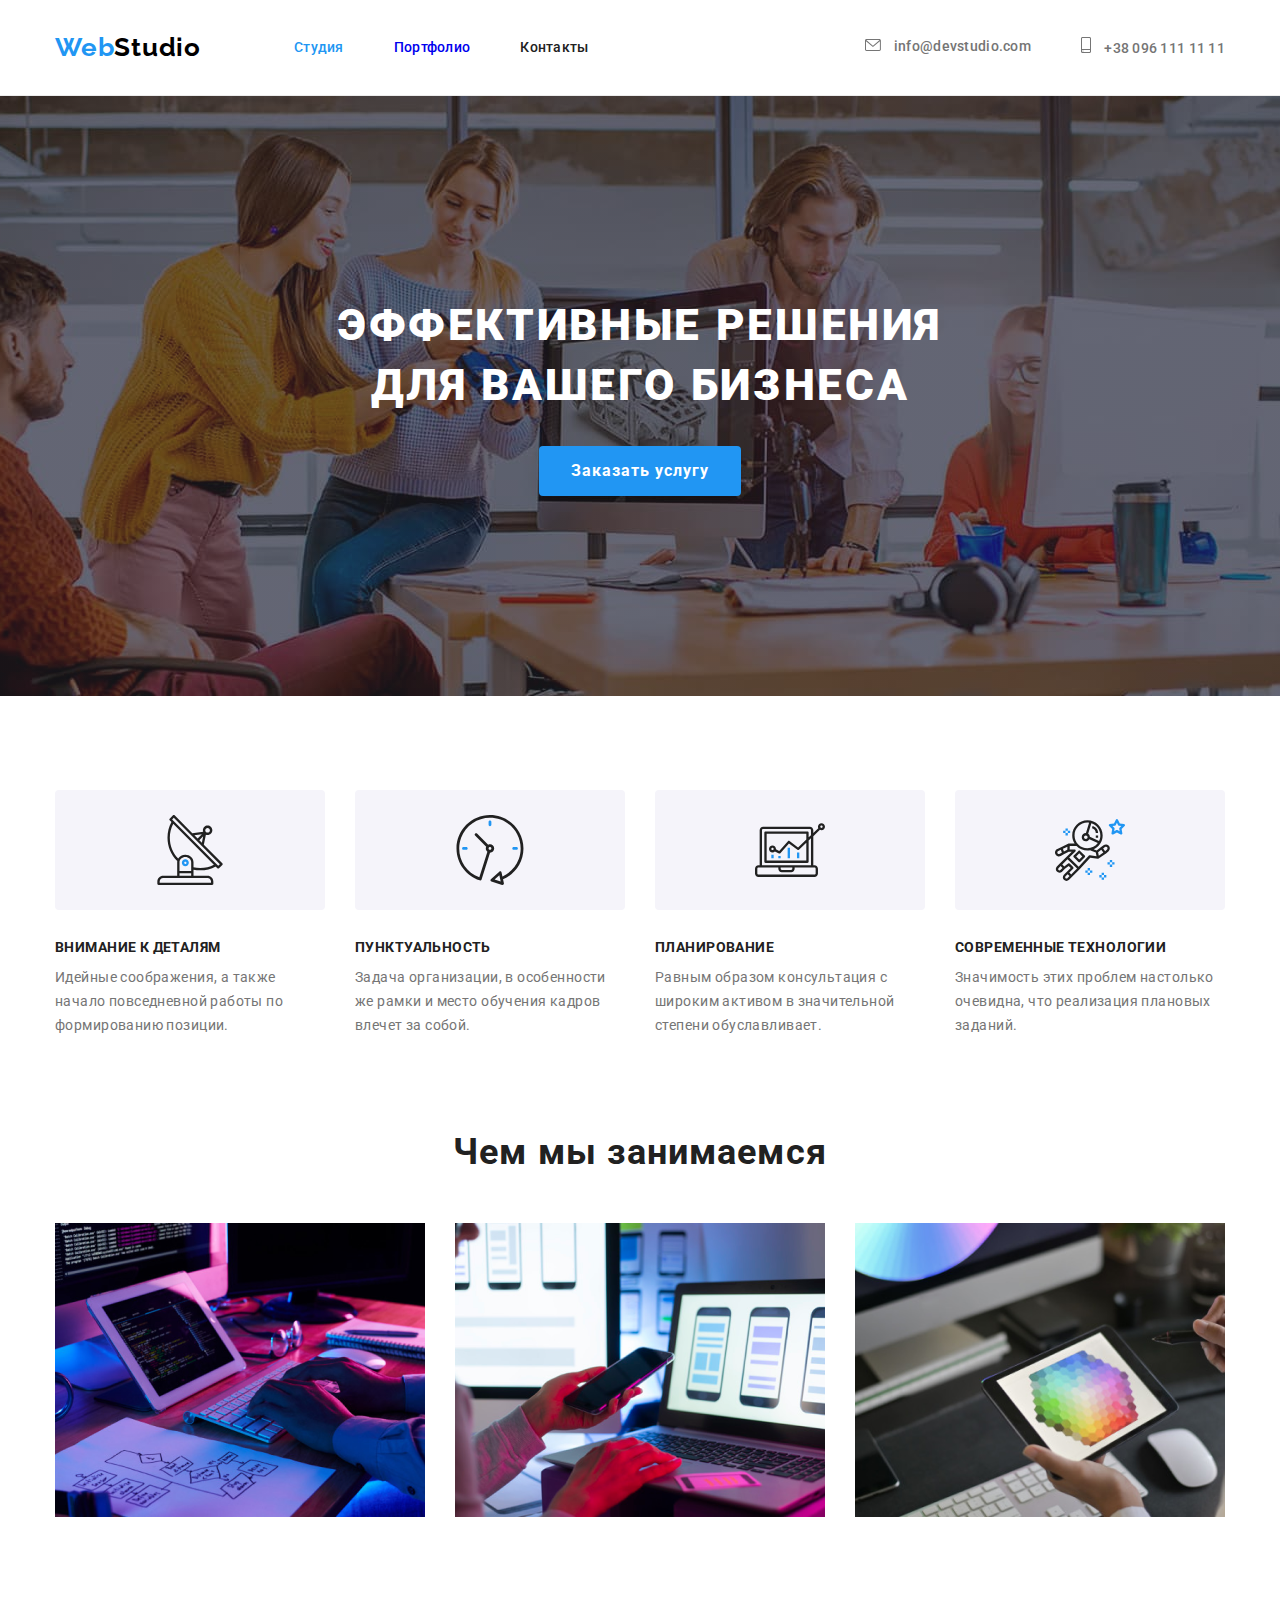
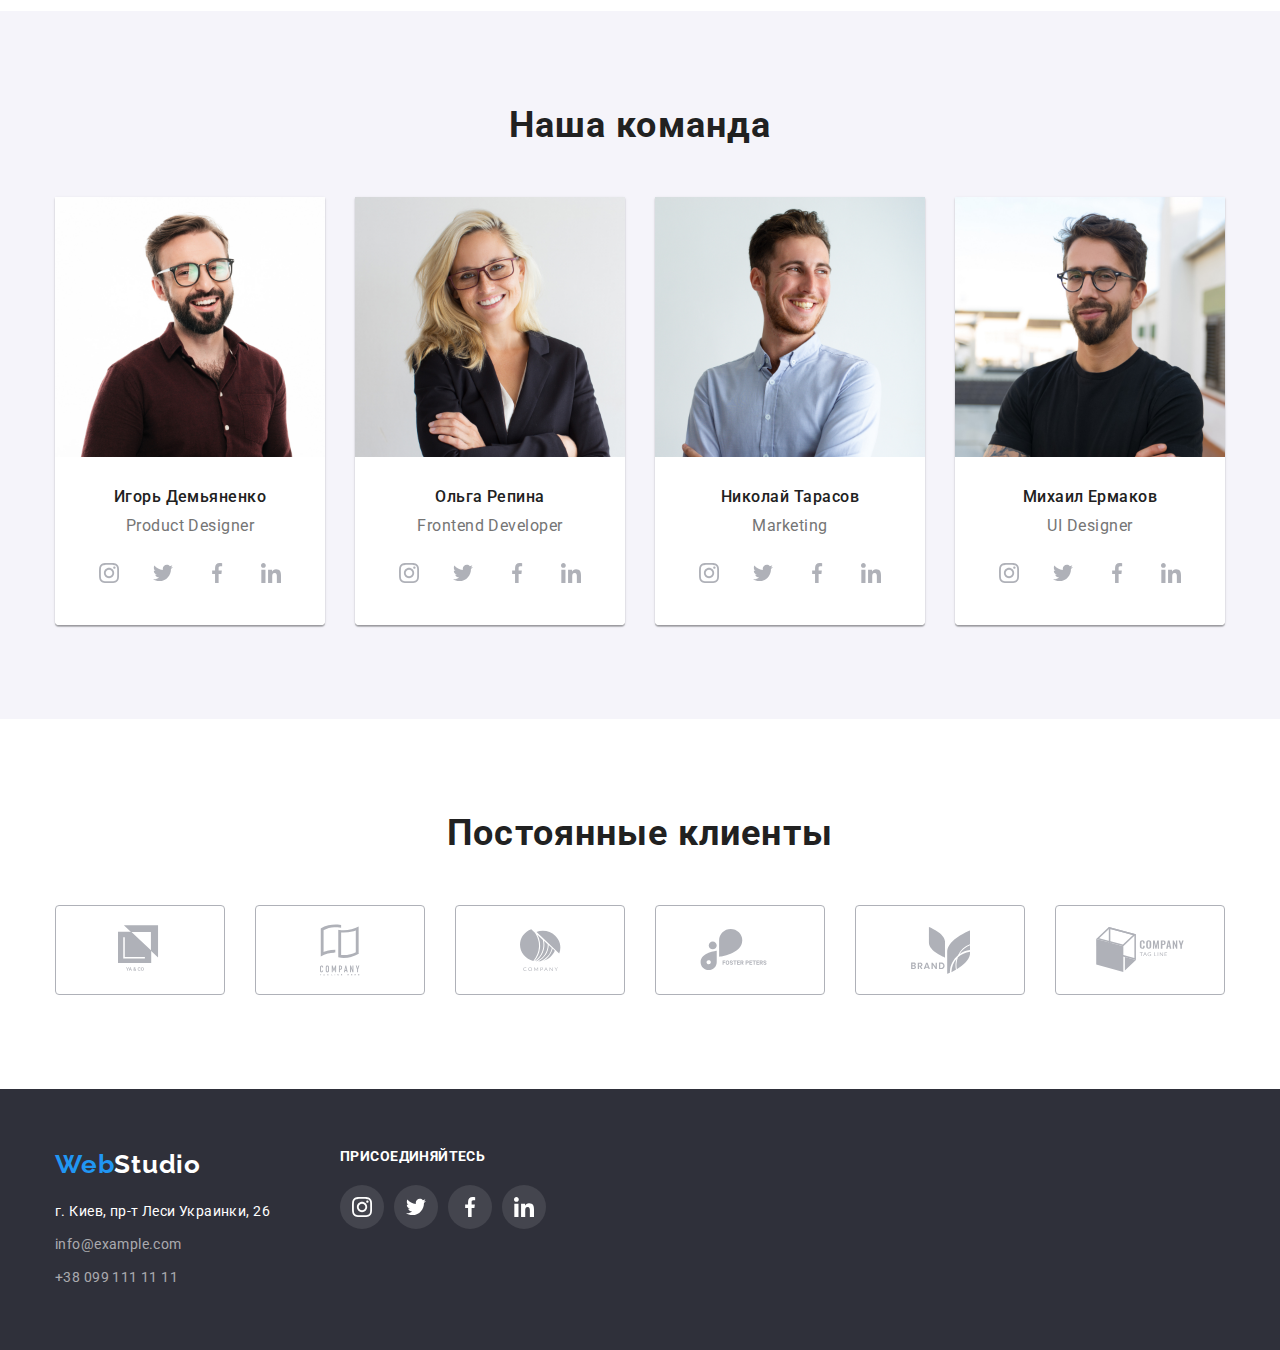
==== commit 8dde0509: "updates" ====
--- a/index.html
+++ b/index.html
@@ -38,7 +38,7 @@
                <li class="header-contacts-item">
           <a class="header-contacts-item-link" 
           href="tel:+380961111111"><svg class="contact-icon" width="10" height="16">
-            <use href="/images/content/sprite.svg#icon-smartphone">
+            <use href="./images/content/sprite.svg#icon-smartphone">
             </use>
           </svg>
           +38 096 111 11 11</a>
@@ -63,7 +63,7 @@
             <li class="advant-item">
               <div class="advant-icon-container">
                 <svg class="advant-icon" width="70" height="70">
-                  <use href="/images/content/sprite.svg#icon-antenna">
+                  <use href="./images/content/sprite.svg#icon-antenna">
                   </use>
                   </svg>
                   </div>
@@ -77,7 +77,7 @@
             <li class="advant-item">
               <div class="advant-icon-container">
                 <svg class="advant-icon" width="70" height="70">
-                  <use href="/images/content/sprite.svg#icon-clock">
+                  <use href="./images/content/sprite.svg#icon-clock">
                   </use>
                 </svg>
               </div>
@@ -91,7 +91,7 @@
             <li class="advant-item">
               <div class="advant-icon-container">
                 <svg class="advant-icon" width="70" height="70">
-                  <use href="/images/content/sprite.svg#icon-diagram">
+                  <use href="./images/content/sprite.svg#icon-diagram">
                   </use>
                 </svg>
               </div>
@@ -105,7 +105,7 @@
             <li class="advant-item">
               <div class="advant-icon-container">
                 <svg class="advant-icon" width="70" height="70">
-                  <use href="/images/content/sprite.svg#icon-astronaut">
+                  <use href="./images/content/sprite.svg#icon-astronaut">
                   </use>
                 </svg>
               </div>
@@ -160,7 +160,7 @@
           <ul class="team-list">
             <li class="team-list-item">
               <img class ="team-info-list-item-photo"
-                src="/images/team/Igor_Demyanenko.jpg"
+                src="./images/team/Igor_Demyanenko.jpg"
                 alt="Игорь Демьяненко"
                 width="270"
               />
@@ -189,7 +189,7 @@
                   <li class="social-list-item">
                     <a class="social-list-link" href="">
                       <svg class="social-list-icon">
-                      <use href="/images/content/sprite.svg#icon-facebook">
+                      <use href="./images/content/sprite.svg#icon-facebook">
                       </use>
                     </svg>
                     </a>
@@ -269,34 +269,34 @@
                 <li class="social-list-item">
                   <a class="social-list-link" href="">
                     <svg class="social-list-icon">
-                      <use href="/images/content/sprite.svg#icon-instagram">
-                      </use>
-                    </svg>
-                  </a>
-                </li>
-
-                <li class="social-list-item">
-                  <a class="social-list-link" href="">
-                    <svg class="social-list-icon">
-                      <use href="/images/content/sprite.svg#icon-twitter">
-                      </use>
-                    </svg>
-                  </a>
-                </li>
-
-                <li class="social-list-item">
-                  <a class="social-list-link" href="">
-                    <svg class="social-list-icon">
-                      <use href="/images/content/sprite.svg#icon-facebook">
-                      </use>
-                    </svg>
-                  </a>
-                </li>
-
-                <li class="social-list-item">
-                  <a class="social-list-link" href="">
-                    <svg class="social-list-icon">
-                      <use href="/images/content/sprite.svg#icon-linkedin">
+                      <use href="./images/content/sprite.svg#icon-instagram">
+                      </use>
+                    </svg>
+                  </a>
+                </li>
+
+                <li class="social-list-item">
+                  <a class="social-list-link" href="">
+                    <svg class="social-list-icon">
+                      <use href="./images/content/sprite.svg#icon-twitter">
+                      </use>
+                    </svg>
+                  </a>
+                </li>
+
+                <li class="social-list-item">
+                  <a class="social-list-link" href="">
+                    <svg class="social-list-icon">
+                      <use href="./images/content/sprite.svg#icon-facebook">
+                      </use>
+                    </svg>
+                  </a>
+                </li>
+
+                <li class="social-list-item">
+                  <a class="social-list-link" href="">
+                    <svg class="social-list-icon">
+                      <use href="./images/content/sprite.svg#icon-linkedin">
                       </use>
                     </svg>
                   </a>
@@ -316,34 +316,34 @@
                 <li class="social-list-item">
                   <a class="social-list-link" href="">
                     <svg class="social-list-icon">
-                      <use href="/images/content/sprite.svg#icon-instagram">
-                      </use>
-                    </svg>
-                  </a>
-                </li>
-
-                <li class="social-list-item">
-                  <a class="social-list-link" href="">
-                    <svg class="social-list-icon">
-                      <use href="/images/content/sprite.svg#icon-twitter">
-                      </use>
-                    </svg>
-                  </a>
-                </li>
-
-                <li class="social-list-item">
-                  <a class="social-list-link" href="">
-                    <svg class="social-list-icon">
-                      <use href="/images/content/sprite.svg#icon-facebook">
-                      </use>
-                    </svg>
-                  </a>
-                </li>
-
-                <li class="social-list-item">
-                  <a class="social-list-link" href="">
-                    <svg class="social-list-icon">
-                      <use href="/images/content/sprite.svg#icon-linkedin">
+                      <use href="./images/content/sprite.svg#icon-instagram">
+                      </use>
+                    </svg>
+                  </a>
+                </li>
+
+                <li class="social-list-item">
+                  <a class="social-list-link" href="">
+                    <svg class="social-list-icon">
+                      <use href="./images/content/sprite.svg#icon-twitter">
+                      </use>
+                    </svg>
+                  </a>
+                </li>
+
+                <li class="social-list-item">
+                  <a class="social-list-link" href="">
+                    <svg class="social-list-icon">
+                      <use href="./images/content/sprite.svg#icon-facebook">
+                      </use>
+                    </svg>
+                  </a>
+                </li>
+
+                <li class="social-list-item">
+                  <a class="social-list-link" href="">
+                    <svg class="social-list-icon">
+                      <use href="./images/content/sprite.svg#icon-linkedin">
                       </use>
                     </svg>
                   </a>
@@ -362,7 +362,7 @@
              <li class="clients-list-item">
 <a class="clients-list-link" href="">
   <svg class="clients-list-icon" width="44.27" height="49.23">
-    <use href="/images/content/sprite.svg#icon-logo-1">
+    <use href="./images/content/sprite.svg#icon-logo-1">
     </use>
   </svg>
 </a>
@@ -371,7 +371,7 @@
         <li class="clients-list-item">
           <a class="clients-list-link" href="">
             <svg class="clients-list-icon" width="40" height="52">
-              <use href="/images/content/sprite.svg#icon-logo-2">
+              <use href="./images/content/sprite.svg#icon-logo-2">
               </use>
             </svg>
           </a>
@@ -380,7 +380,7 @@
         <li class="clients-list-item">
           <a class="clients-list-link" href="">
             <svg class="clients-list-icon" width="41" height="42.6">
-              <use href="/images/content/sprite.svg#icon-logo-3">
+              <use href="./images/content/sprite.svg#icon-logo-3">
               </use>
             </svg>
           </a>
@@ -389,7 +389,7 @@
         <li class="clients-list-item">
           <a class="clients-list-link" href="">
             <svg class="clients-list-icon" width="80" height="42.02">
-              <use href="/images/content/sprite.svg#icon-logo-4">
+              <use href="./images/content/sprite.svg#icon-logo-4">
               </use>
             </svg>
           </a>
@@ -398,7 +398,7 @@
         <li class="clients-list-item">
           <a class="clients-list-link" href="">
             <svg class="clients-list-icon" width="59" height="47">
-              <use href="/images/content/sprite.svg#icon-logo-5">
+              <use href="./images/content/sprite.svg#icon-logo-5">
               </use>
             </svg>
           </a>
@@ -407,7 +407,7 @@
         <li class="clients-list-item">
           <a class="clients-list-link" href="">
             <svg class="clients-list-icon" width="88.48" height="45.44">
-              <use href="/images/content/sprite.svg#icon-logo-6">
+              <use href="./images/content/sprite.svg#icon-logo-6">
               </use>
             </svg>
           </a>
@@ -415,7 +415,7 @@
 
        </ul>
   </div>
-       </section> -->
+       </section>
 
     <!-------------------------FOOTER----------------------------->
       <footer class="footer">
@@ -451,7 +451,7 @@
     <li class="social-list-item">
       <a class="social-list-link footer-link" href="">
         <svg class="social-list-icon footer-icon">
-          <use href="/images/content/sprite.svg#icon-facebook">
+          <use href="./images/content/sprite.svg#icon-facebook">
           </use>
         </svg>
       </a>
--- a/css/styles.css
+++ b/css/styles.css
@@ -174,12 +174,8 @@
   max-width: 1600px;
   min-height: 600px;
   background-color: #C4C4C4;
-  background-image: url(../images/content/header.jpg);
-
- /* background-image: linear-gradient(
-   rgba(47, 48, 58, 0.4),
-   rgba(47, 48, 58, 0.4);  */
-
+  
+  background-image: linear-gradient(to right, rgba(47, 48, 58, 0.4), rgba(47, 48, 58, 0.4) ), url(../images/content/header.jpg);
   background-size: cover;
   background-repeat: no-repeat;
   background-position: center; 
@@ -405,6 +401,7 @@
   color: var(--secondary-text-color);
 }
 
+
 /* Portfolio cards */
 
 .portfolio {
@@ -448,6 +445,13 @@
   border-bottom: 1px solid #eeeeee;
 }
 
+.card:hover,
+.card:focus {
+box-shadow: 0px 1px 1px rgba(0, 0, 0, 0.12),
+ 0px 4px 4px rgba(0, 0, 0, 0.06), 
+ 1px 4px 6px rgba(0, 0, 0, 0.16);
+}
+
 /* Clients */
 
 .clients {
